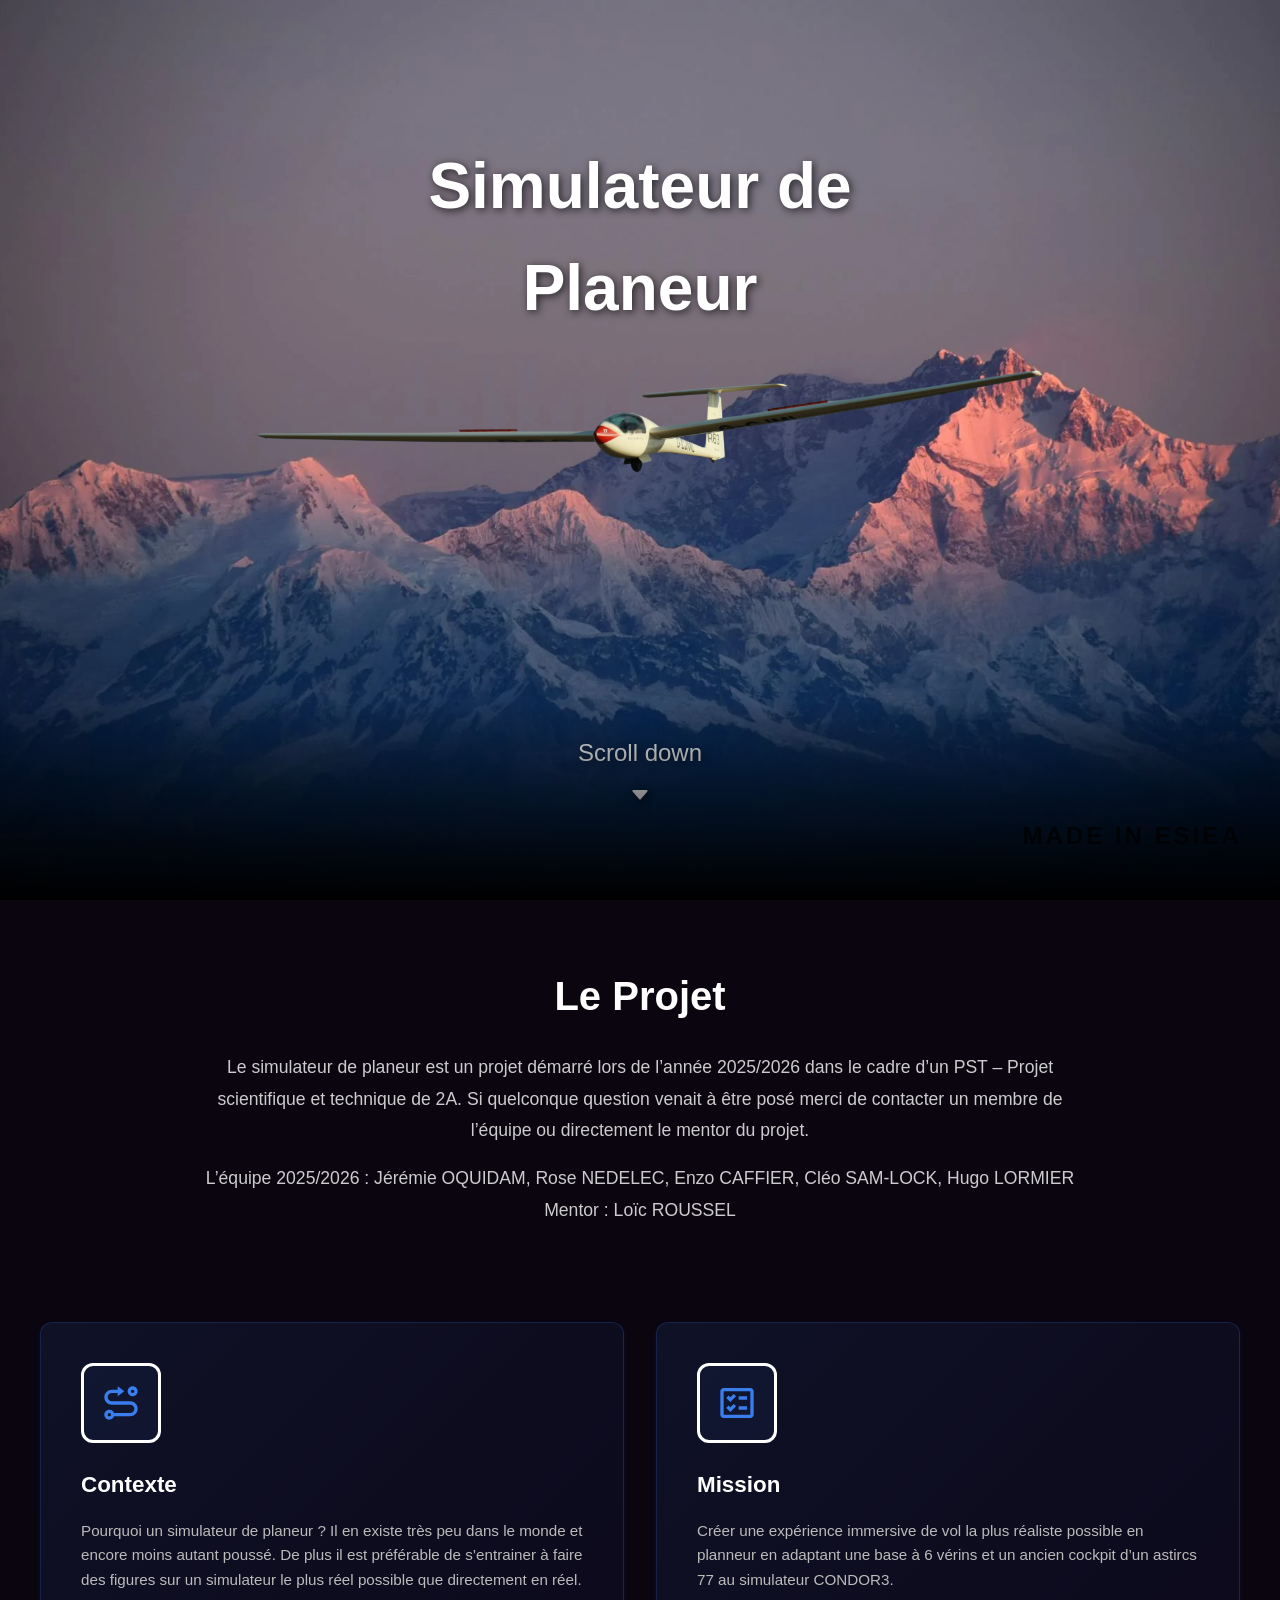
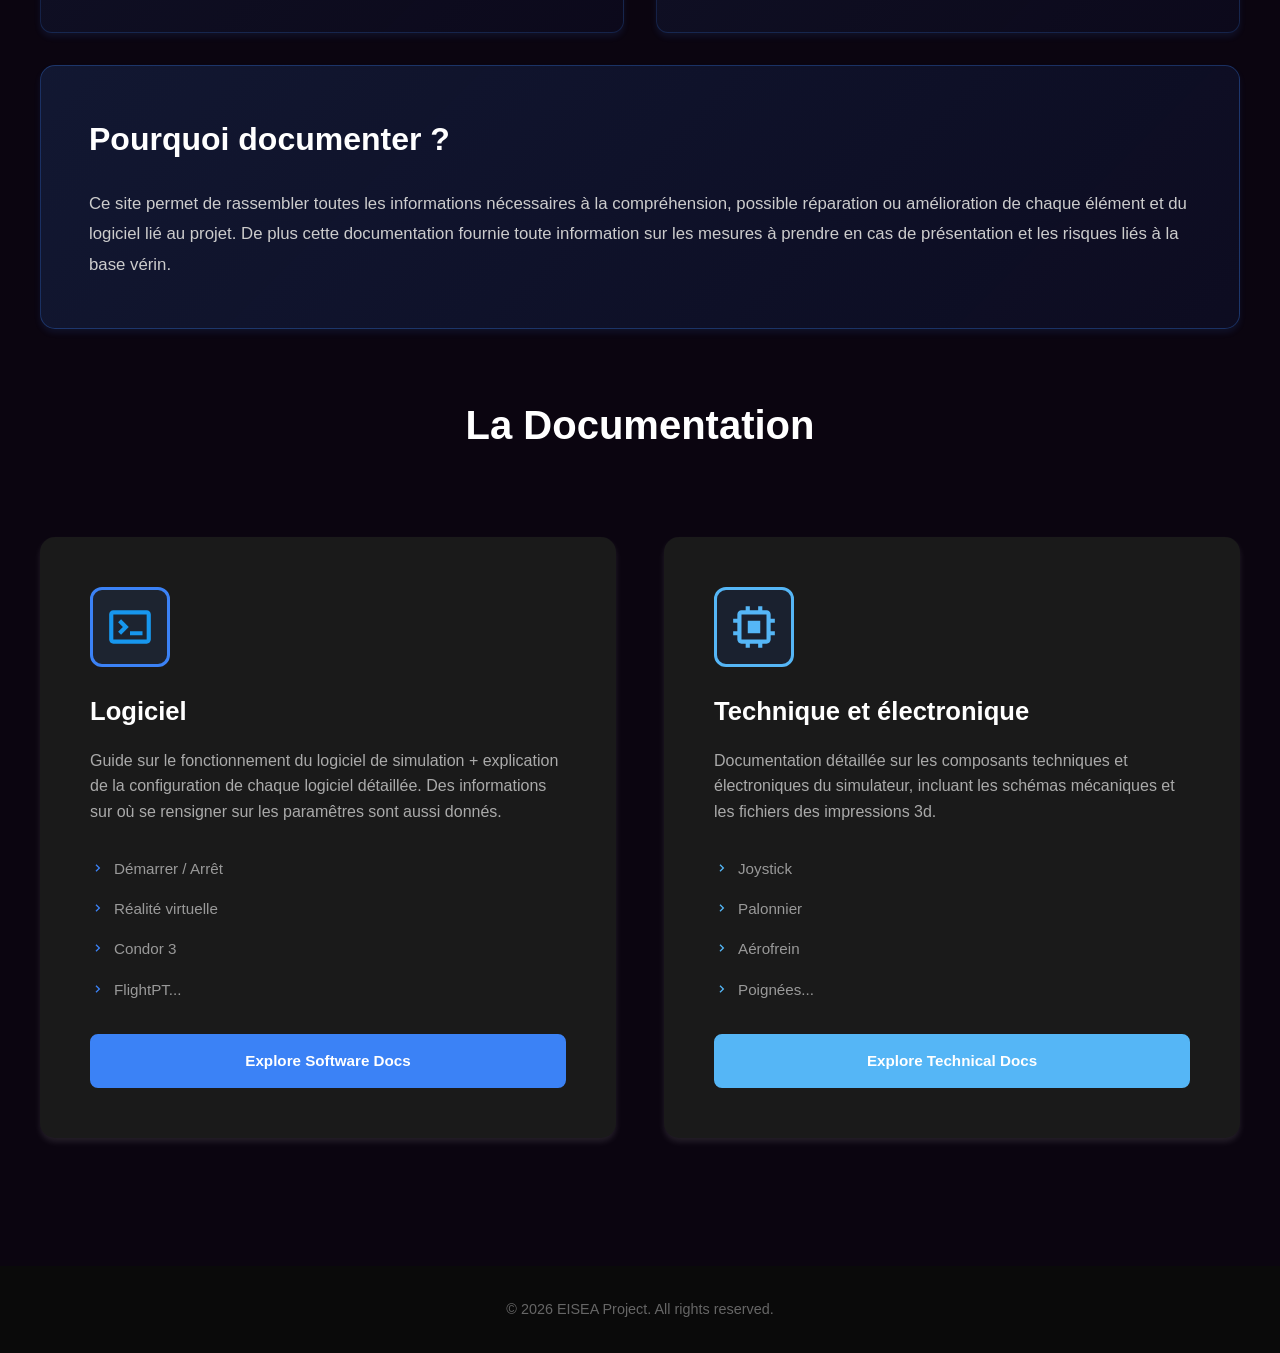
==== index.html @ e1b6bfa8 "Add files via upload" ====
<!DOCTYPE html>
<html lang="en">
<head>
    <meta charset="UTF-8">
    <meta name="viewport" content="width=device-width, initial-scale=1.0">
    <title>Simulateur de Planeur - Documentation</title>
    <link rel="stylesheet" href="style.css">
</head>
<body>
    <!-- Parallax Section -->
    <section class="parallax-container">
        <!-- Background layer - Mountain image (moves slower) -->
        <div class="parallax-layer background" id="background-layer">
            <img src="image\mountain_image.jpg" alt="Mountain background">
        </div>
        
        <!-- Foreground layer - Glider image (moves faster) -->
        <div class="parallax-layer foreground" id="foreground-layer">
            <img src="image\glider_image.png" alt="Glider">
        </div>
        
        <!-- Title overlay -->
        <div class="parallax-title">
            <h1>Simulateur de Planeur</h1>
        </div>
        
        <!-- Scroll indicator at bottom -->
        <div class="parallax-scroll">
            <p>Scroll down</p>
            <img src="image\icon\caret-down.svg" alt="Scroll down" class="scroll-arrow">
        </div>
        
        <!-- Made in ESIEA text -->
        <div class="made-in-esiea">
            <p>MADE IN ESIEA</p>
        </div>
    </section>

    <!-- Main Content Section with Black Background -->
    <section class="main-content">
        <!-- Project Description -->
        <div class="description-section">
            <h2>Le Projet</h2>
            <p>
                Le simulateur de planeur est un projet démarré lors de l’année 2025/2026 dans le cadre d’un PST 
                – Projet scientifique et technique de 2A.
                Si quelconque question venait à être posé merci de contacter un membre de l’équipe ou directement le mentor du projet. 
            </p>
            <p>
                L’équipe 2025/2026 : Jérémie OQUIDAM, Rose NEDELEC, Enzo CAFFIER, Cléo SAM-LOCK, Hugo LORMIER
                Mentor : Loïc ROUSSEL
            </p>
        </div>

        <!-- Context and Mission Section -->
        <div class="info-section">
            <div class="info-container">
                <!-- Context Card -->
                <div class="info-card context-card">
                    <div class="icon-wrapper info-icon context-icon">
                        <img src="image\icon\route.svg" alt="Context Icon" class="info-icon-img">
                    </div>
                    <h3>Contexte</h3>
                    <p>Pourquoi un simulateur de planeur ? Il en existe très peu dans le monde et encore moins autant poussé. De plus il est préférable de s’entrainer à faire des figures sur un simulateur le plus réel possible que directement en réel.</p>
                </div>

                <!-- Mission Card -->
                <div class="info-card mission-card">
                    <div class="icon-wrapper info-icon mission-icon">
                        <img src="image\icon\task.svg" alt="Mission Icon" class="info-icon-img">
                    </div>
                    <h3>Mission</h3>
                    <p>Créer une expérience immersive de vol la plus réaliste possible en planneur en adaptant une base à 6 vérins et un ancien cockpit d’un astircs 77 au simulateur CONDOR3.</p>
                </div>
            </div>
        </div>

        <!-- Documentation Purpose -->
        <div class="documentation-purpose">
            <h2>Pourquoi documenter ?</h2>
            <p>Ce site permet de rassembler toutes les informations nécessaires à la compréhension, possible réparation ou amélioration de chaque élément et du logiciel lié au projet.
                De plus cette documentation fournie toute information sur les mesures à prendre en cas de présentation et les risques liés à la base vérin.</p>
        </div>

        <!-- Documentation Categories -->
        <div class="documentation-section">
            <h2>La Documentation</h2>
            <div class="documentation-container">
                <!-- Software Documentation Card -->
                <div class="doc-card software-card">
                    <div class="icon-wrapper software-icon">
                        <img src="image\icon\terminal.svg" alt="Terminal Icon" class="doc-icon">
                    </div>
                    <h3>Logiciel</h3>
                    <p>Guide sur le fonctionnement du logiciel de simulation + explication de la configuration de chaque logiciel détaillée. Des informations sur où se rensigner sur les paramêtres sont aussi donnés.</p>
                    <ul class="doc-features">
                        <li>Démarrer / Arrêt</li>
                        <li>Réalité virtuelle</li>
                        <li>Condor 3</li>
                        <li>FlightPT...</li>
                    </ul>
                    <a href="software-docs.html" class="explore-btn software-btn">Explore Software Docs</a>
                </div>

                <!-- Electronics Documentation Card -->
                <div class="doc-card electronics-card">
                    <div class="icon-wrapper electronics-icon">
                        <img src="image\icon\chip.svg" alt="Chip Icon" class="doc-icon">
                    </div>
                    <h3>Technique et électronique</h3>
                    <p>Documentation détaillée sur les composants techniques et électroniques du simulateur, incluant les schémas mécaniques et les fichiers des impressions 3d.</p>
                    <ul class="doc-features">
                        <li>Joystick</li>
                        <li>Palonnier</li>
                        <li>Aérofrein</li>
                        <li>Poignées...</li>
                    </ul>
                    <a href="technical-docs.html" class="explore-btn electronics-btn">Explore Technical Docs</a>
                </div>
            </div>
        </div>
    </section>

    <!-- Footer -->
    <footer>
        <p>&copy; 2026 EISEA Project. All rights reserved.</p>
    </footer>

    <!-- JavaScript for Parallax Effect -->
    <script src="script.js"></script>
</body>
</html>
---- style.css ----
/* =================================
   GENERAL STYLES
   ================================= */

/* Reset default margins and padding */
* {
    margin: 0;
    padding: 0;
    box-sizing: border-box;
}

/* Set base font and smooth scrolling */
body {
    font-family: 'Arial', sans-serif;
    line-height: 1.6;
    color: #333;
    overflow-x: hidden; /* Prevent horizontal scroll */
}

/* Smooth scrolling for the entire page */
html {
    scroll-behavior: smooth;
}


/* =================================
   PARALLAX SECTION
   ================================= */

/* Container for the parallax effect */
.parallax-container {
    position: relative;
    width: 100%;
    height: 100vh; /* Full viewport height */
    overflow: hidden;
}

/* Fade overlay at the bottom of parallax section */
.parallax-container::after {
    content: '';
    position: absolute;
    bottom: 0;
    left: 0;
    width: 100%;
    height: 200px; /* Height of the fade effect */
    background: linear-gradient(to bottom, transparent 0%, #000000 100%);
    z-index: 4; /* Above all parallax layers */
    pointer-events: none; /* Allow clicks to pass through */
}

/* Parallax layers - positioned absolutely to overlap */
.parallax-layer {
    position: absolute;
    top: 0;
    left: 0;
    width: 100%;
    height: 100%;
}

/* Background layer styling (mountain image) */
.parallax-layer.background {
    z-index: 1; /* Behind other elements */
}

.parallax-layer.background img {
    width: 100%;
    height: 100%;
    object-fit: cover; /* Cover entire area while maintaining aspect ratio */
    object-position: center;
}

/* Foreground layer styling (glider image) */
.parallax-layer.foreground {
    z-index: 2; /* In front of background */
    display: flex;
    justify-content: center;
    align-items: center;
}

.parallax-layer.foreground img {
    max-width: 80%;
    max-height: 60%;
    object-fit: contain;
}

/* Title at the top of parallax */
.parallax-title {
    position: absolute;
    top: 15%; /* Positioned near the top */
    left: 50%;
    transform: translateX(-50%);
    text-align: center;
    color: white;
    z-index: 3; /* In front of all parallax layers */
    text-shadow: 2px 2px 8px rgba(0, 0, 0, 0.7);
}

.parallax-title h1 {
    font-size: 4rem;
    margin-bottom: 1rem;
    font-weight: bold;
}

/* Scroll text at the bottom of parallax */
.parallax-scroll {
    position: absolute;
    bottom: 10%; /* Positioned near the bottom */
    left: 50%;
    transform: translateX(-50%);
    text-align: center;
    color: white;
    z-index: 3; /* In front of all parallax layers */
    text-shadow: 2px 2px 8px rgba(0, 0, 0, 0.7);
    display: flex;
    flex-direction: column;
    align-items: center;
    gap: 0.5rem;
    transition: opacity 0.3s ease-out; /* Smooth fade transition */
}

.parallax-scroll p {
    font-size: 1.5rem;
    opacity: 0.9;
    margin: 0;
}

/* Scroll arrow animation */
.scroll-arrow {
    width: 30px;
    height: 30px;
    filter: drop-shadow(2px 2px 4px rgba(0, 0, 0, 0.7));
    animation: bounce 2s ease-in-out infinite;
}

/* Bounce animation keyframes */
@keyframes bounce {
    0%, 100% {
        transform: translateY(0);
    }
    50% {
        transform: translateY(-10px);
    }
}

/* Made in ESIEA text at bottom right */
.made-in-esiea {
    position: absolute;
    bottom: 5%; /* Positioned at bottom */
    right: 3%; /* Positioned at right */
    text-align: right;
    color: #000000; /* Black color to blend with fade */
    z-index: 5; /* Above the fade overlay */
    text-shadow: none; /* No shadow needed */
}

.made-in-esiea p {
    font-size: 1.5rem; /* Bigger font size */
    font-weight: bold;
    letter-spacing: 3px;
    opacity: 0.7;
    margin: 0;
}


/* =================================
   MAIN CONTENT SECTION
   ================================= */

/* Black background section */
.main-content {
    background-color: #0B0510;
    color: #ffffff;
    padding: 4rem 2rem;
}

/* Description section styling */
.description-section {
    max-width: 900px;
    margin: 0 auto 4rem auto;
    text-align: center;
}

.description-section h2 {
    font-size: 2.5rem;
    margin-bottom: 1.5rem;
    color: #ffffff;
}

.description-section p {
    font-size: 1.1rem;
    line-height: 1.8;
    margin-bottom: 1rem;
    color: #cccccc;
}

/* =================================
   INFO SECTION (Context & Mission)
   ================================= */

.info-container {
    max-width: 1200px;
    margin: 0 auto;
    display: grid;
    grid-template-columns: repeat(auto-fit, minmax(350px, 1fr));
    gap: 2rem;
    padding: 2rem 0;
}

/* Info card styling */
.info-card {
    background: linear-gradient(135deg, rgba(59, 130, 246, 0.1) 0%, rgba(37, 99, 235, 0.05) 100%);
    border-radius: 12px;
    padding: 2.5rem;
    display: flex;
    flex-direction: column;
    transition: transform 0.3s ease, box-shadow 0.3s ease;
    box-shadow: 0 4px 6px rgba(59, 130, 246, 0.1);
    border: 1px solid rgba(59, 130, 246, 0.2);
}

.info-card:hover {
    transform: translateY(-5px);
    box-shadow: 0 8px 15px rgba(59, 130, 246, 0.2);
}

/* Info icon wrapper */
.info-icon {
    width: 70px;
    height: 70px;
    margin-bottom: 1.5rem;
    border: 2px solid rgba(59, 130, 246, 0.3);
    background-color: rgba(59, 130, 246, 0.05);
}

.context-icon {
    border-color: rgba(59, 130, 246, 0.4);
}

.mission-icon {
    border-color: rgba(59, 130, 246, 0.4);
}

/* Info icon image */
.info-icon-img {
    width: 40px;
    height: 40px;
    object-fit: contain;
}

/* Info card title */
.info-card h3 {
    font-size: 1.4rem;
    color: #ffffff;
    margin-bottom: 1rem;
    margin-top: 0;
}

/* Info card description */
.info-card p {
    font-size: 0.95rem;
    color: #bbbbbb;
    line-height: 1.6;
    margin: 0;
}

/* =================================
   DOCUMENTATION PURPOSE
   ================================= */

.documentation-purpose {
    max-width: 1200px;
    margin: 0 auto 4rem auto;
    background: linear-gradient(135deg, rgba(59, 130, 246, 0.15) 0%, rgba(37, 99, 235, 0.08) 100%);
    border-radius: 15px;
    padding: 3rem;
    border: 1px solid rgba(59, 130, 246, 0.3);
    box-shadow: 0 4px 6px rgba(59, 130, 246, 0.1);
}

.documentation-purpose h2 {
    font-size: 2rem;
    color: #ffffff;
    margin-bottom: 1.5rem;
    margin-top: 0;
}

.documentation-purpose p {
    font-size: 1.05rem;
    color: #cccccc;
    line-height: 1.8;
    margin: 0;
}


/* =================================
   DOCUMENTATION SECTION
   ================================= */

/* Section title */
.documentation-section {
    margin-bottom: 2rem;
}

.documentation-section h2 {
    font-size: 2.5rem;
    margin-bottom: 3rem;
    text-align: center;
    color: #ffffff;
}

/* Container for documentation cards */
.documentation-container {
    max-width: 1200px;
    margin: 0 auto;
    display: grid;
    grid-template-columns: repeat(auto-fit, minmax(400px, 1fr));
    gap: 3rem;
    padding: 2rem 0;
}

/* Documentation card styling */
.doc-card {
    background-color: #1a1a1a;
    border-radius: 15px;
    padding: 3rem;
    display: flex;
    flex-direction: column;
    transition: transform 0.3s ease, box-shadow 0.3s ease, border 0.3s ease;
    box-shadow: 0 4px 6px rgba(255, 255, 255, 0.1);
    border: 2px solid transparent;
}

.doc-card:hover {
    transform: translateY(-8px);
    box-shadow: 0 8px 12px rgba(255, 255, 255, 0.2);
}

/* Software card hover - light blue border */
.software-card:hover {
    border-color: #3b82f6;
    box-shadow: 0 8px 20px rgba(59, 130, 246, 0.3);
}

/* Electronics card hover - dark blue border */
.electronics-card:hover {
    border-color: #55b6f6;
    box-shadow: 0 8px 20px rgba(37, 99, 235, 0.3);
}

/* Icon wrapper with border and rounded corners */
.icon-wrapper {
    width: 80px;
    height: 80px;
    display: flex;
    align-items: center;
    justify-content: center;
    border-radius: 12px;
    margin-bottom: 1.5rem;
    border: 3px solid;
}

/* Software card icon - light blue */
.software-icon {
    background-color: rgba(59, 130, 246, 0.1);
    border-color: #3b82f6;
}

/* Electronics card icon - dark blue */
.electronics-icon {
    background-color: rgba(37, 99, 235, 0.1);
    border-color: #55b6f6;
}

/* Icon image styling */
.doc-icon {
    width: 50px;
    height: 50px;
    object-fit: contain;
}

/* Card title */
.doc-card h3 {
    font-size: 1.6rem;
    color: #ffffff;
    margin-bottom: 1rem;
    margin-top: 0;
}

/* Card description */
.doc-card p {
    font-size: 1rem;
    color: #aaaaaa;
    line-height: 1.6;
    margin-bottom: 1.5rem;
    flex-grow: 1;
}

/* Feature list */
.doc-features {
    list-style: none;
    margin-bottom: 1.5rem;
}

.doc-features li {
    color: #999999;
    font-size: 0.95rem;
    padding: 0.5rem 0;
    padding-left: 1.5rem;
    position: relative;
}

/* Software card chevron */
.software-card .doc-features li::before {
    content: '';
    position: absolute;
    left: 0;
    top: 11px;
    width: 16px;
    height: 16px;
    background-image: url('image/icon/chevron-soft.svg');
    background-size: contain;
    background-repeat: no-repeat;
    background-position: center;
}

/* Electronics card chevron */
.electronics-card .doc-features li::before {
    content: '';
    position: absolute;
    left: 0;
    top: 11px;
    width: 16px;
    height: 16px;
    background-image: url('image/icon/chevron-elec.svg');
    background-size: contain;
    background-repeat: no-repeat;
    background-position: center;
}

/* Explore button */
.explore-btn {
    display: inline-block;
    padding: 0.8rem 1.5rem;
    border-radius: 8px;
    text-decoration: none;
    font-weight: 600;
    font-size: 0.95rem;
    transition: all 0.3s ease;
    border: 2px solid;
    text-align: center;
}

/* Software button - light blue */
.software-btn {
    background-color: #3b82f6;
    border-color: #3b82f6;
    color: #ffffff;
}

.software-btn:hover {
    background-color: #2563eb;
    border-color: #2563eb;
    box-shadow: 0 4px 12px rgba(59, 130, 246, 0.4);
}

/* Electronics button - dark blue */
.electronics-btn {
    background-color: #55b6f6;
    border-color: #55b6f6;
    color: #ffffff;
}

.electronics-btn:hover {
    background-color: #2563eb;
    border-color: #2563eb;
    box-shadow: 0 4px 12px rgba(37, 99, 235, 0.4);
}


/* =================================
   FOOTER
   ================================= */

footer {
    background-color: #0a0a0a;
    color: #666666;
    text-align: center;
    padding: 2rem;
    font-size: 0.9rem;
}


/* =================================
   RESPONSIVE DESIGN
   ================================= */

/* Tablets and smaller screens */
@media (max-width: 768px) {
    .parallax-title h1 {
        font-size: 2.5rem;
    }
    
    .parallax-scroll p {
        font-size: 1.2rem;
    }
    
    .scroll-arrow {
        width: 25px;
        height: 25px;
    }
    
    .made-in-esiea p {
        font-size: 1.2rem;
    }
    
    .description-section h2 {
        font-size: 2rem;
    }
    
    .documentation-section h2 {
        font-size: 2rem;
    }
    
    .documentation-purpose {
        padding: 2rem;
    }
    
    .documentation-purpose h2 {
        font-size: 1.6rem;
    }
    
    .documentation-container {
        grid-template-columns: 1fr;
        gap: 2rem;
    }
    
    .info-container {
        grid-template-columns: 1fr;
        gap: 1.5rem;
    }
    
    .doc-card {
        padding: 2rem;
    }
    
    .doc-card h3 {
        font-size: 1.4rem;
    }
}

/* Mobile phones */
@media (max-width: 480px) {
    .parallax-title h1 {
        font-size: 2rem;
    }
    
    .parallax-scroll p {
        font-size: 1rem;
    }
    
    .scroll-arrow {
        width: 20px;
        height: 20px;
    }
    
    .made-in-esiea p {
        font-size: 1rem;
    }
    
    .main-content {
        padding: 2rem 1rem;
    }
    
    .description-section h2 {
        font-size: 1.5rem;
    }
    
    .description-section p {
        font-size: 1rem;
    }
    
    .documentation-purpose {
        padding: 1.5rem;
        margin: 1.5rem auto 3rem auto;
    }
    
    .documentation-purpose h2 {
        font-size: 1.3rem;
    }
    
    .documentation-purpose p {
        font-size: 0.95rem;
    }
    
    .documentation-section h2 {
        font-size: 1.5rem;
    }
    
    .info-container {
        grid-template-columns: 1fr;
        gap: 1.5rem;
    }
    
    .info-card {
        padding: 1.5rem;
    }
    
    .info-card h3 {
        font-size: 1.2rem;
    }
    
    .doc-card {
        padding: 1.5rem;
    }
    
    .doc-card h3 {
        font-size: 1.2rem;
    }
    
    .icon-wrapper {
        width: 70px;
        height: 70px;
    }
    
    .doc-icon {
        width: 45px;
        height: 45px;
    }
}
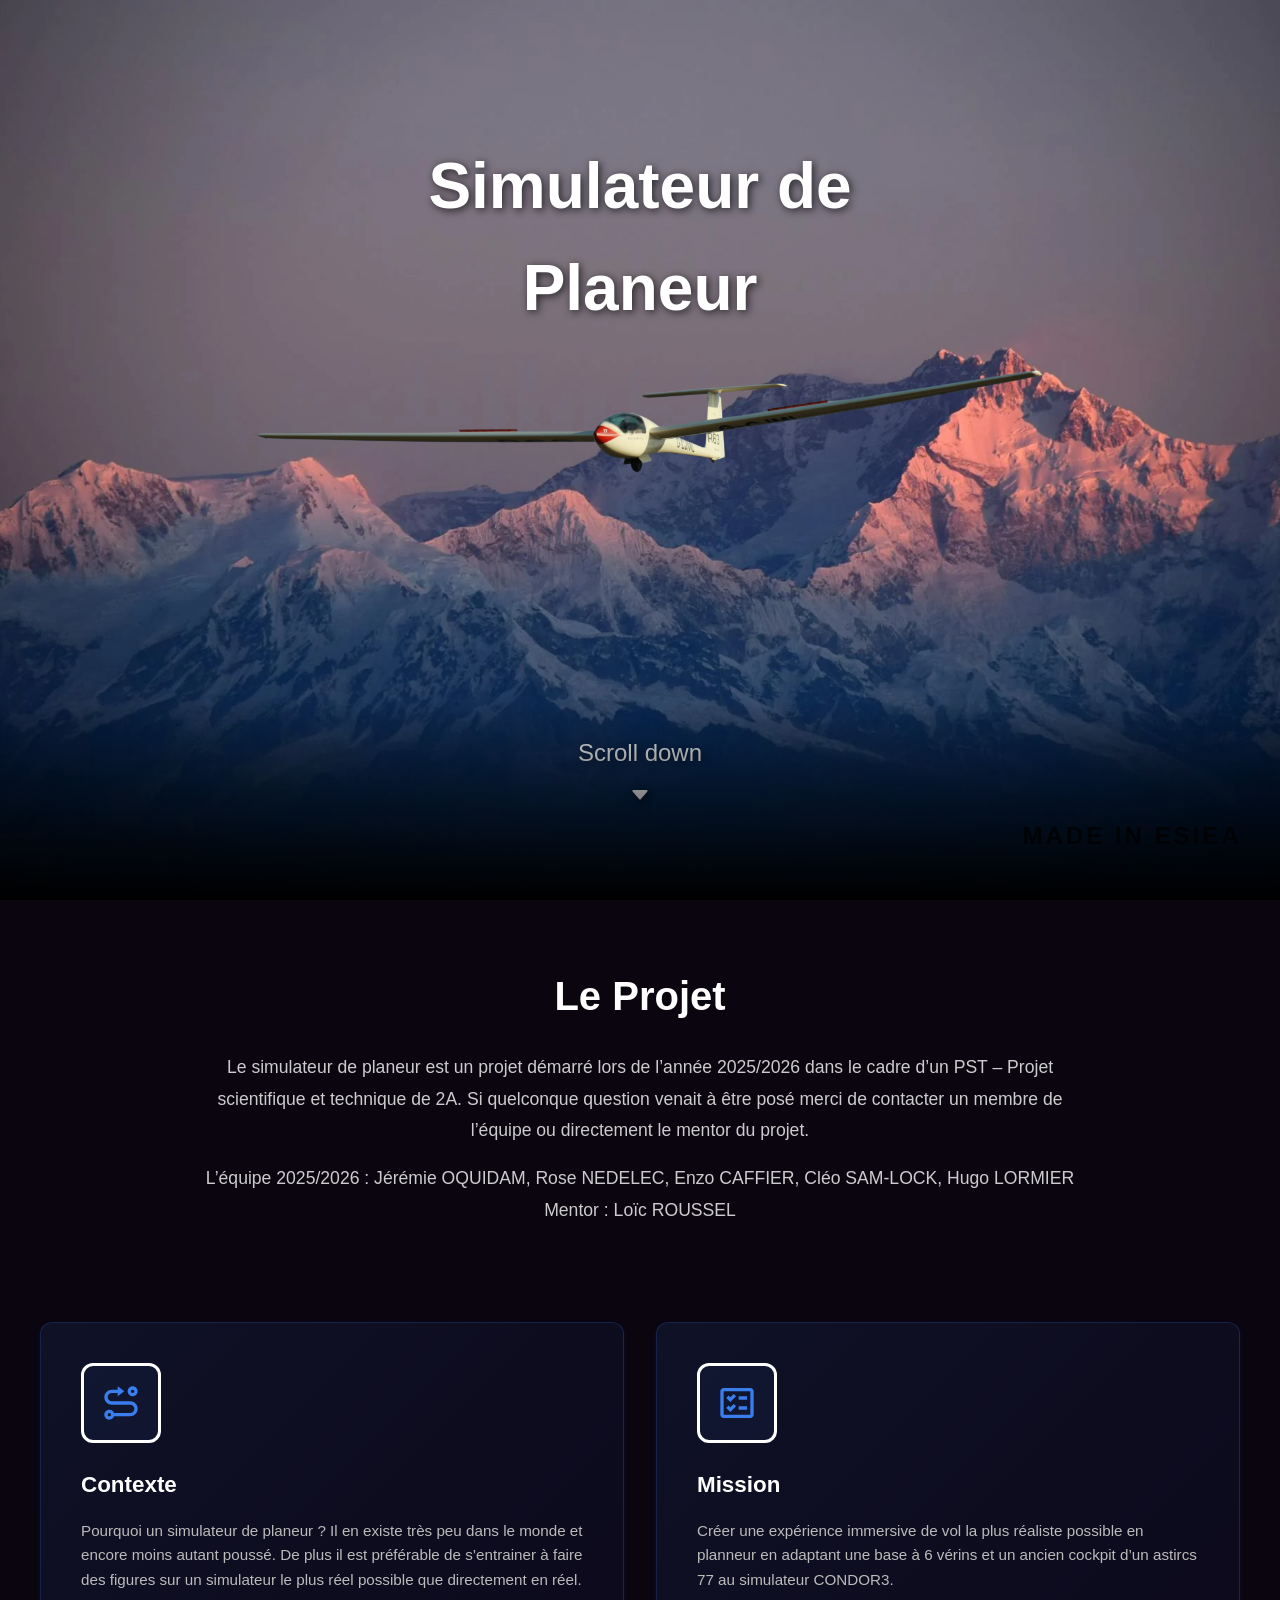
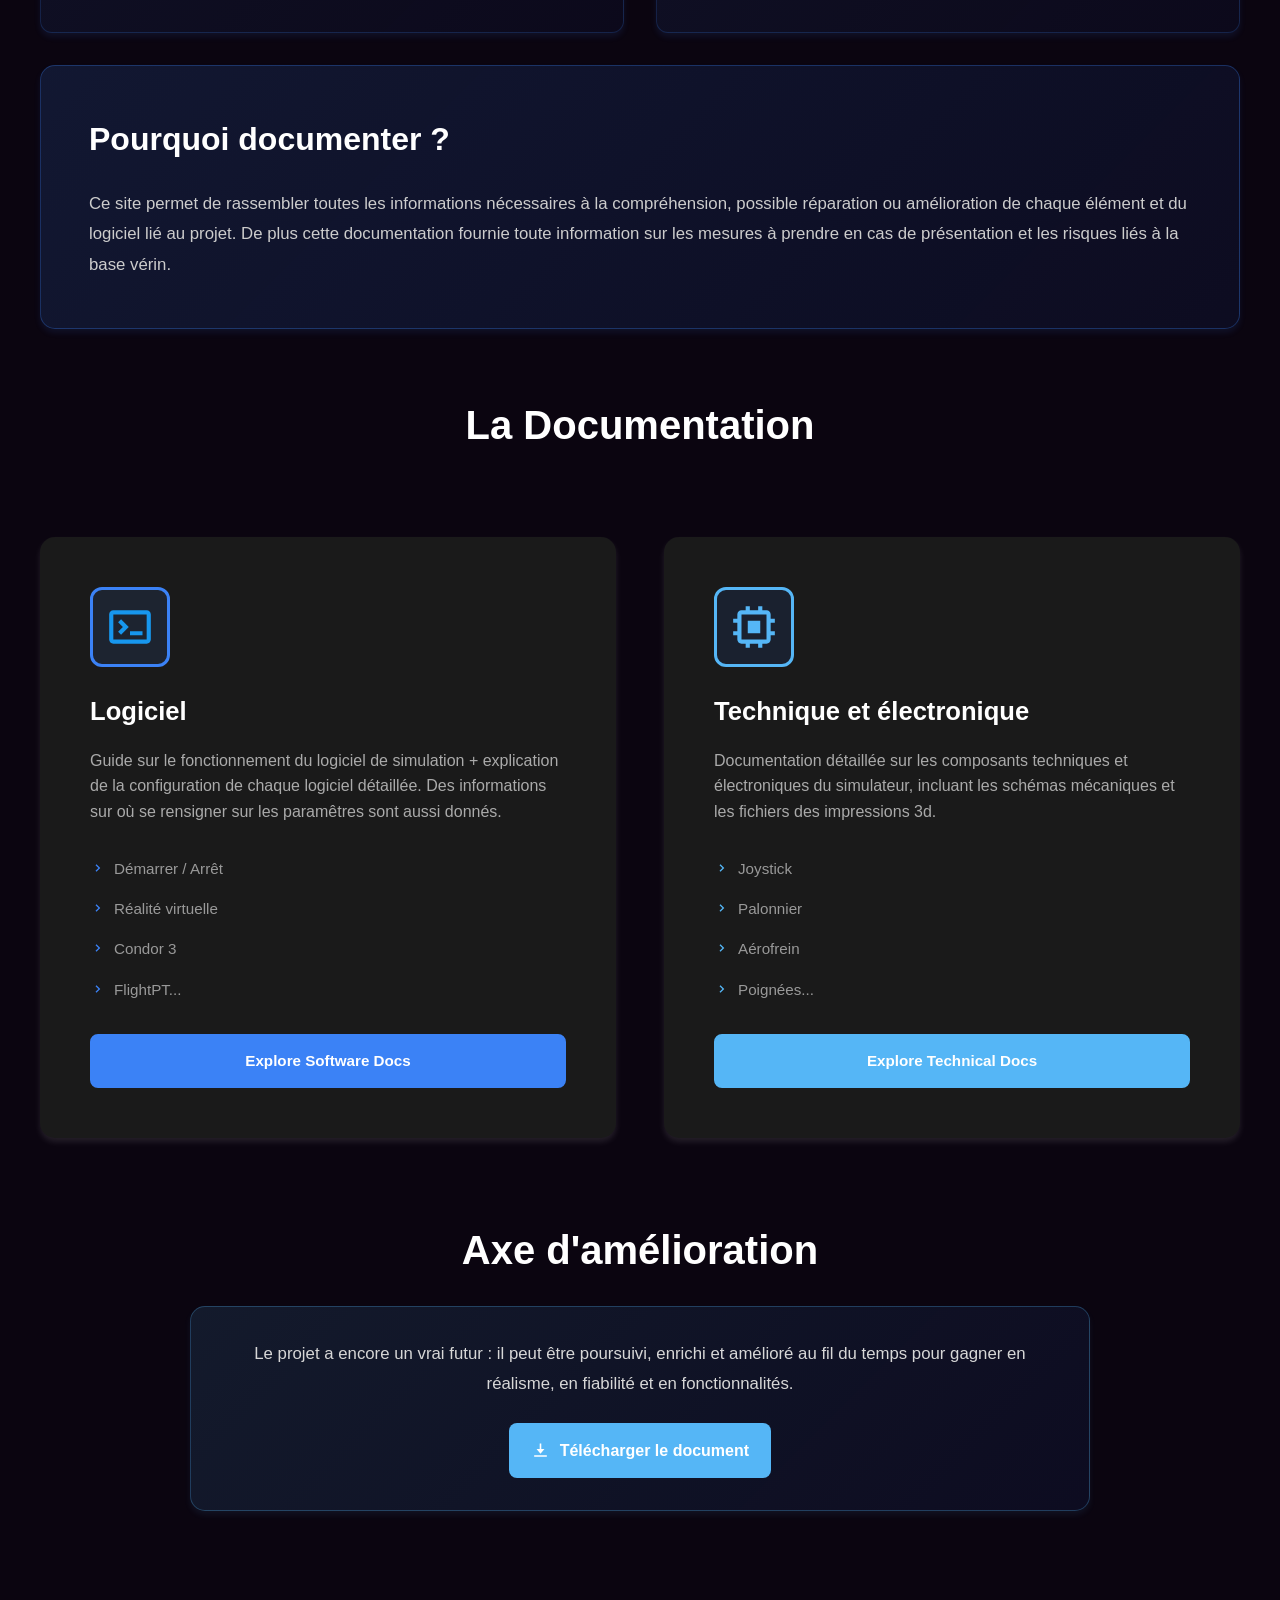
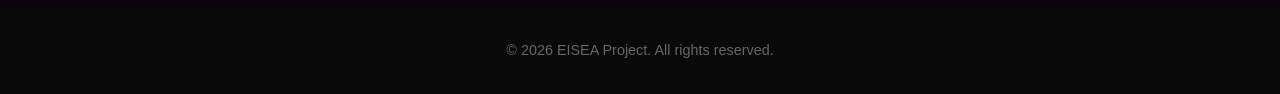
==== commit 1021ce9e: "Add files via upload" ====
--- a/index.html
+++ b/index.html
@@ -119,6 +119,21 @@
                 </div>
             </div>
         </div>
+
+        <!-- Improvement Section -->
+        <div class="improvement-section">
+            <h2>Axe d'amélioration</h2>
+            <div class="improvement-card">
+                <p>
+                    Le projet a encore un vrai futur : il peut être poursuivi, enrichi et amélioré au fil du temps
+                    pour gagner en réalisme, en fiabilité et en fonctionnalités.
+                </p>
+                <a href="pdf/AxeAmelioration.pdf" download class="improvement-download-btn" target="_blank">
+                    <img src="image/icon/download.svg" alt="" aria-hidden="true" class="improvement-download-icon">
+                    Télécharger le document
+                </a>
+            </div>
+        </div>
     </section>
 
     <!-- Footer -->
--- a/style.css
+++ b/style.css
@@ -476,6 +476,67 @@
     box-shadow: 0 4px 12px rgba(37, 99, 235, 0.4);
 }
 
+/* =================================
+   IMPROVEMENT SECTION
+   ================================= */
+
+.improvement-section {
+    max-width: 1200px;
+    margin: 0 auto 2rem auto;
+    padding-top: 1rem;
+}
+
+.improvement-section h2 {
+    font-size: 2.5rem;
+    margin-bottom: 1.5rem;
+    text-align: center;
+    color: #ffffff;
+}
+
+.improvement-card {
+    max-width: 900px;
+    margin: 0 auto;
+    background: linear-gradient(135deg, rgba(85, 182, 246, 0.12) 0%, rgba(37, 99, 235, 0.08) 100%);
+    border: 1px solid rgba(85, 182, 246, 0.28);
+    border-radius: 15px;
+    padding: 2rem 2.25rem;
+    text-align: center;
+    box-shadow: 0 4px 6px rgba(85, 182, 246, 0.08);
+}
+
+.improvement-card p {
+    font-size: 1.05rem;
+    color: #d7d7d7;
+    line-height: 1.8;
+    margin-bottom: 1.5rem;
+}
+
+.improvement-download-btn {
+    display: inline-flex;
+    align-items: center;
+    gap: 0.6rem;
+    padding: 0.9rem 1.4rem;
+    border-radius: 8px;
+    background-color: #55b6f6;
+    color: #ffffff;
+    text-decoration: none;
+    font-weight: 700;
+    transition: all 0.3s ease;
+}
+
+.improvement-download-btn:hover {
+    background-color: #3a9fe0;
+    transform: translateY(-2px);
+    box-shadow: 0 4px 12px rgba(85, 182, 246, 0.35);
+}
+
+.improvement-download-icon {
+    width: 1.2rem;
+    height: 1.2rem;
+    flex: 0 0 auto;
+    display: block;
+}
+
 
 /* =================================
    FOOTER
@@ -520,6 +581,14 @@
     .documentation-section h2 {
         font-size: 2rem;
     }
+
+    .improvement-section h2 {
+        font-size: 2rem;
+    }
+
+    .improvement-card {
+        padding: 1.5rem;
+    }
     
     .documentation-purpose {
         padding: 2rem;
@@ -595,6 +664,18 @@
     .documentation-section h2 {
         font-size: 1.5rem;
     }
+
+    .improvement-section h2 {
+        font-size: 1.5rem;
+    }
+
+    .improvement-card {
+        padding: 1.25rem;
+    }
+
+    .improvement-card p {
+        font-size: 0.95rem;
+    }
     
     .info-container {
         grid-template-columns: 1fr;
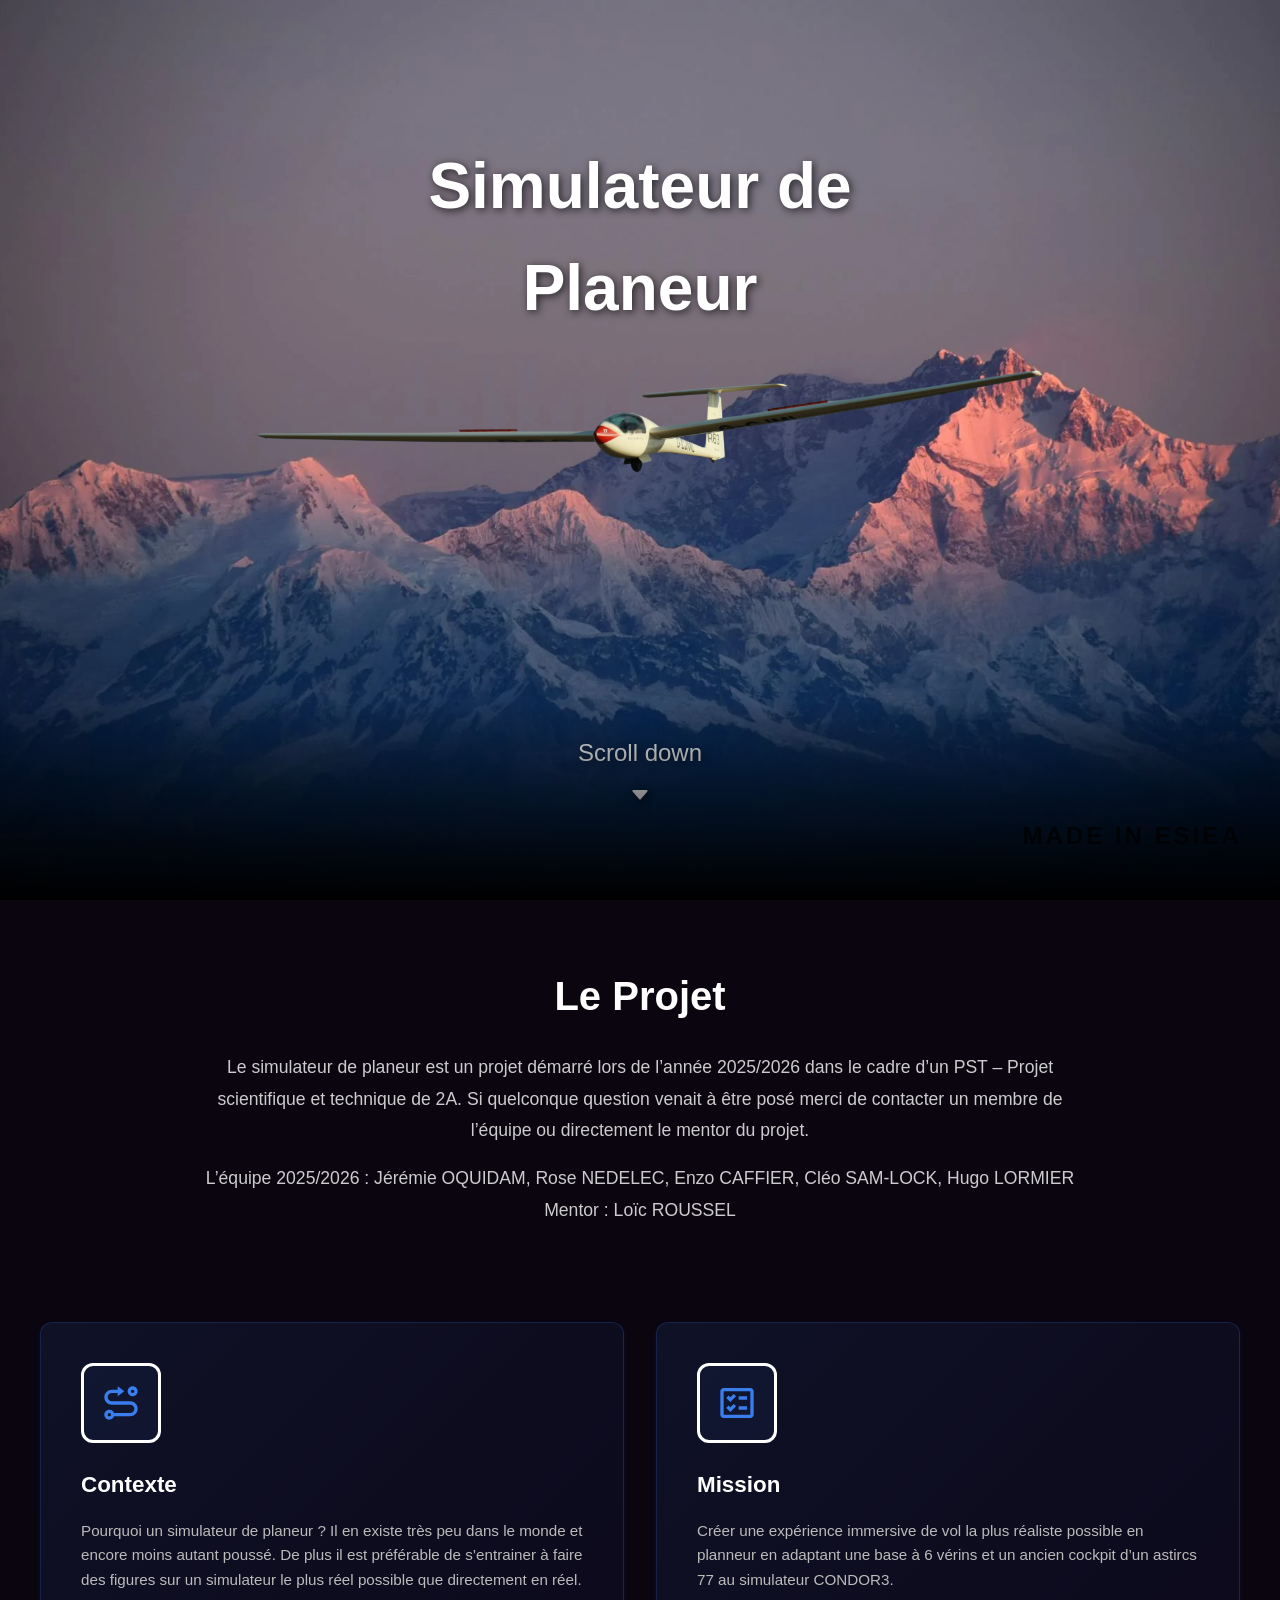
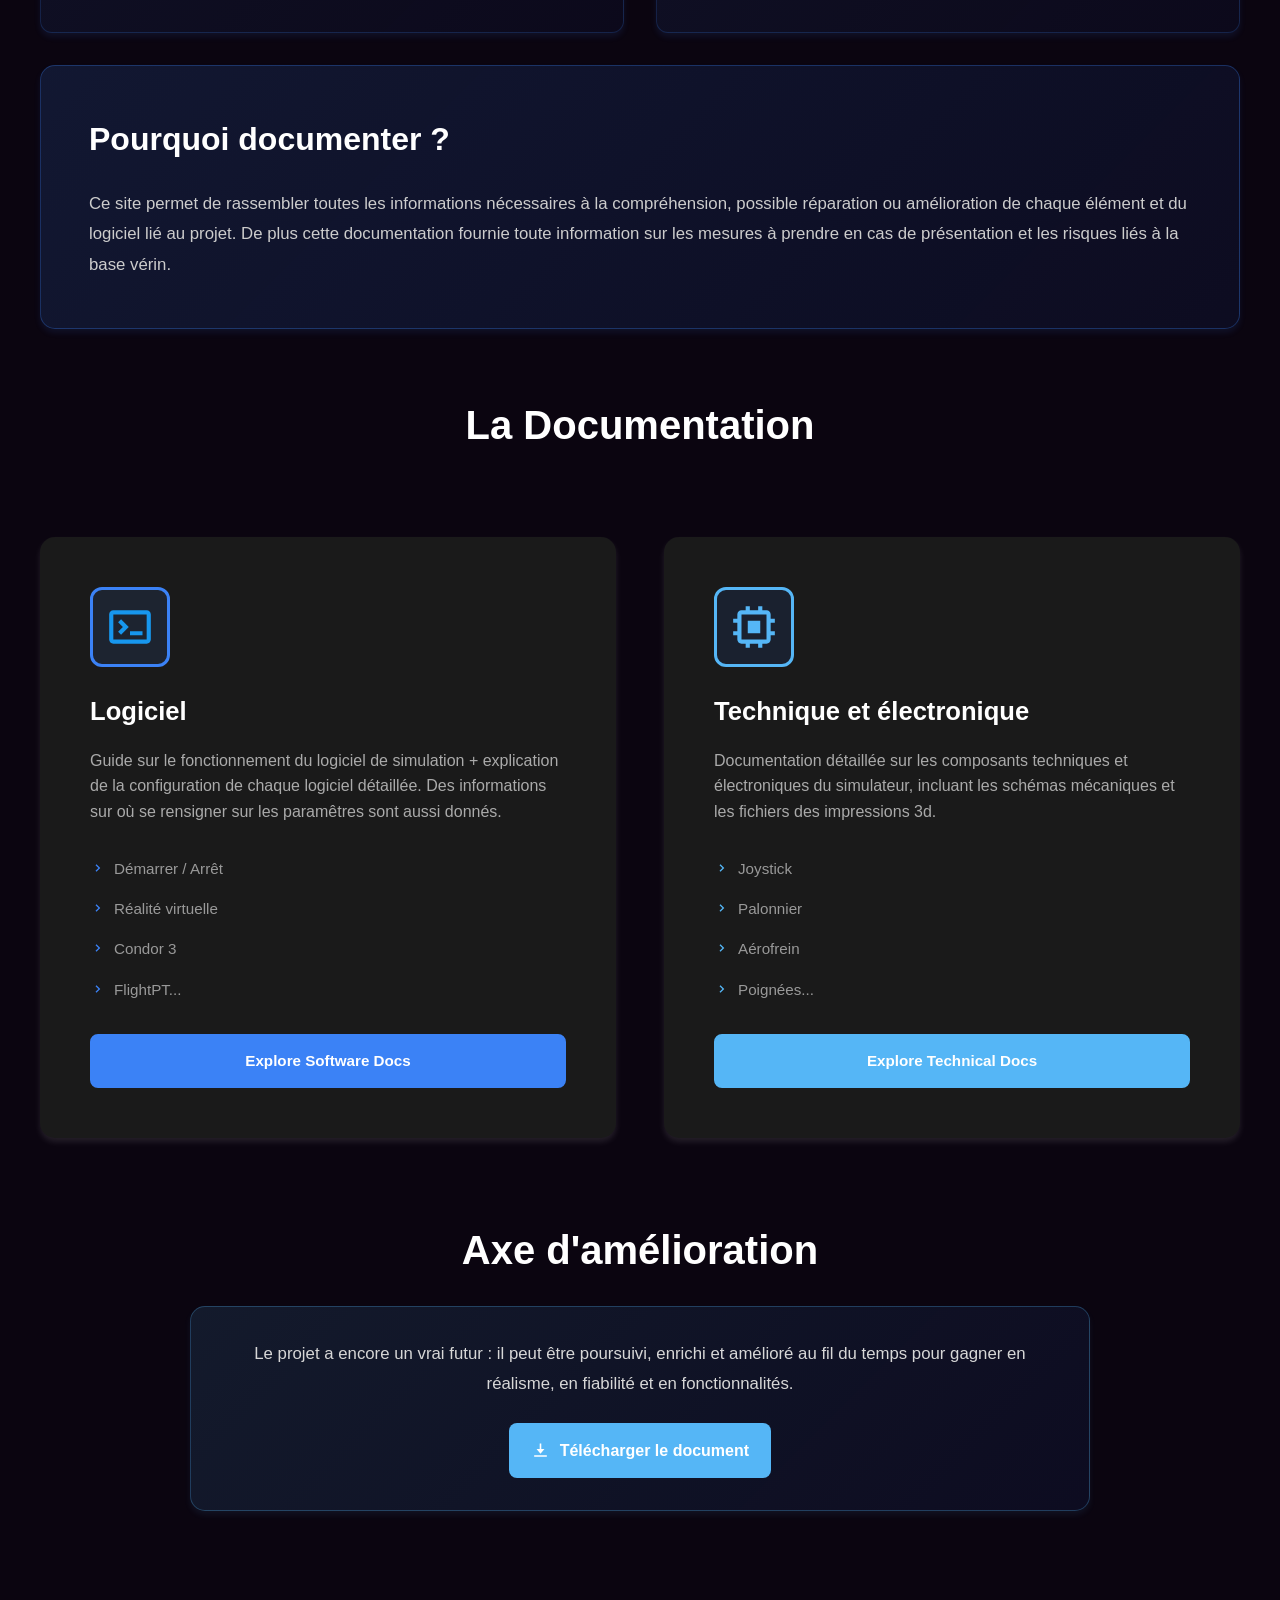
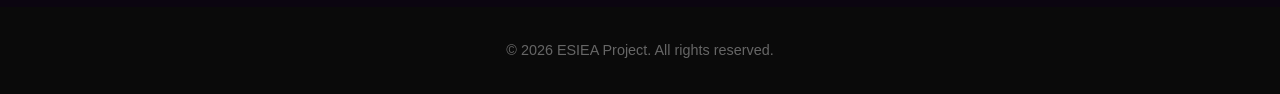
==== commit 8fd87ae9: "Add files via upload" ====
--- a/index.html
+++ b/index.html
@@ -138,7 +138,7 @@
 
     <!-- Footer -->
     <footer>
-        <p>&copy; 2026 EISEA Project. All rights reserved.</p>
+        <p>&copy; 2026 ESIEA Project. All rights reserved.</p>
     </footer>
 
     <!-- JavaScript for Parallax Effect -->
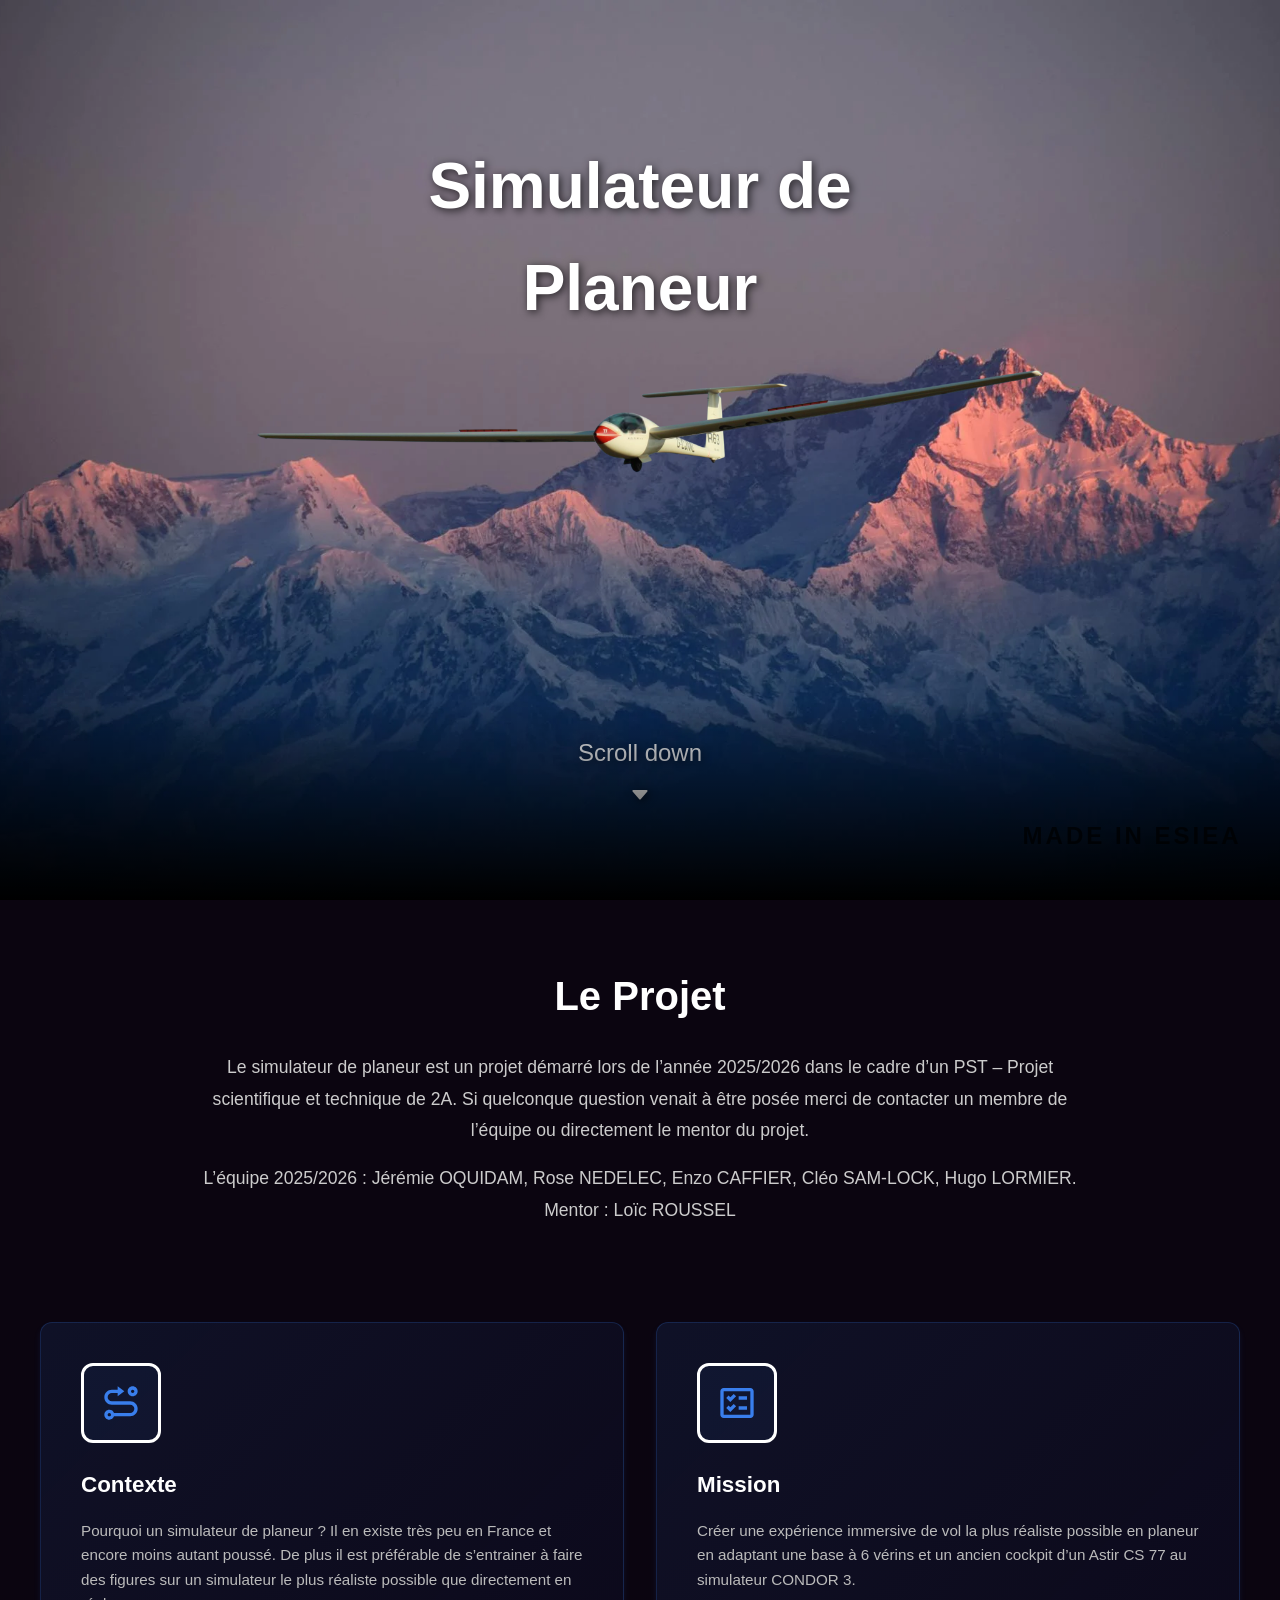
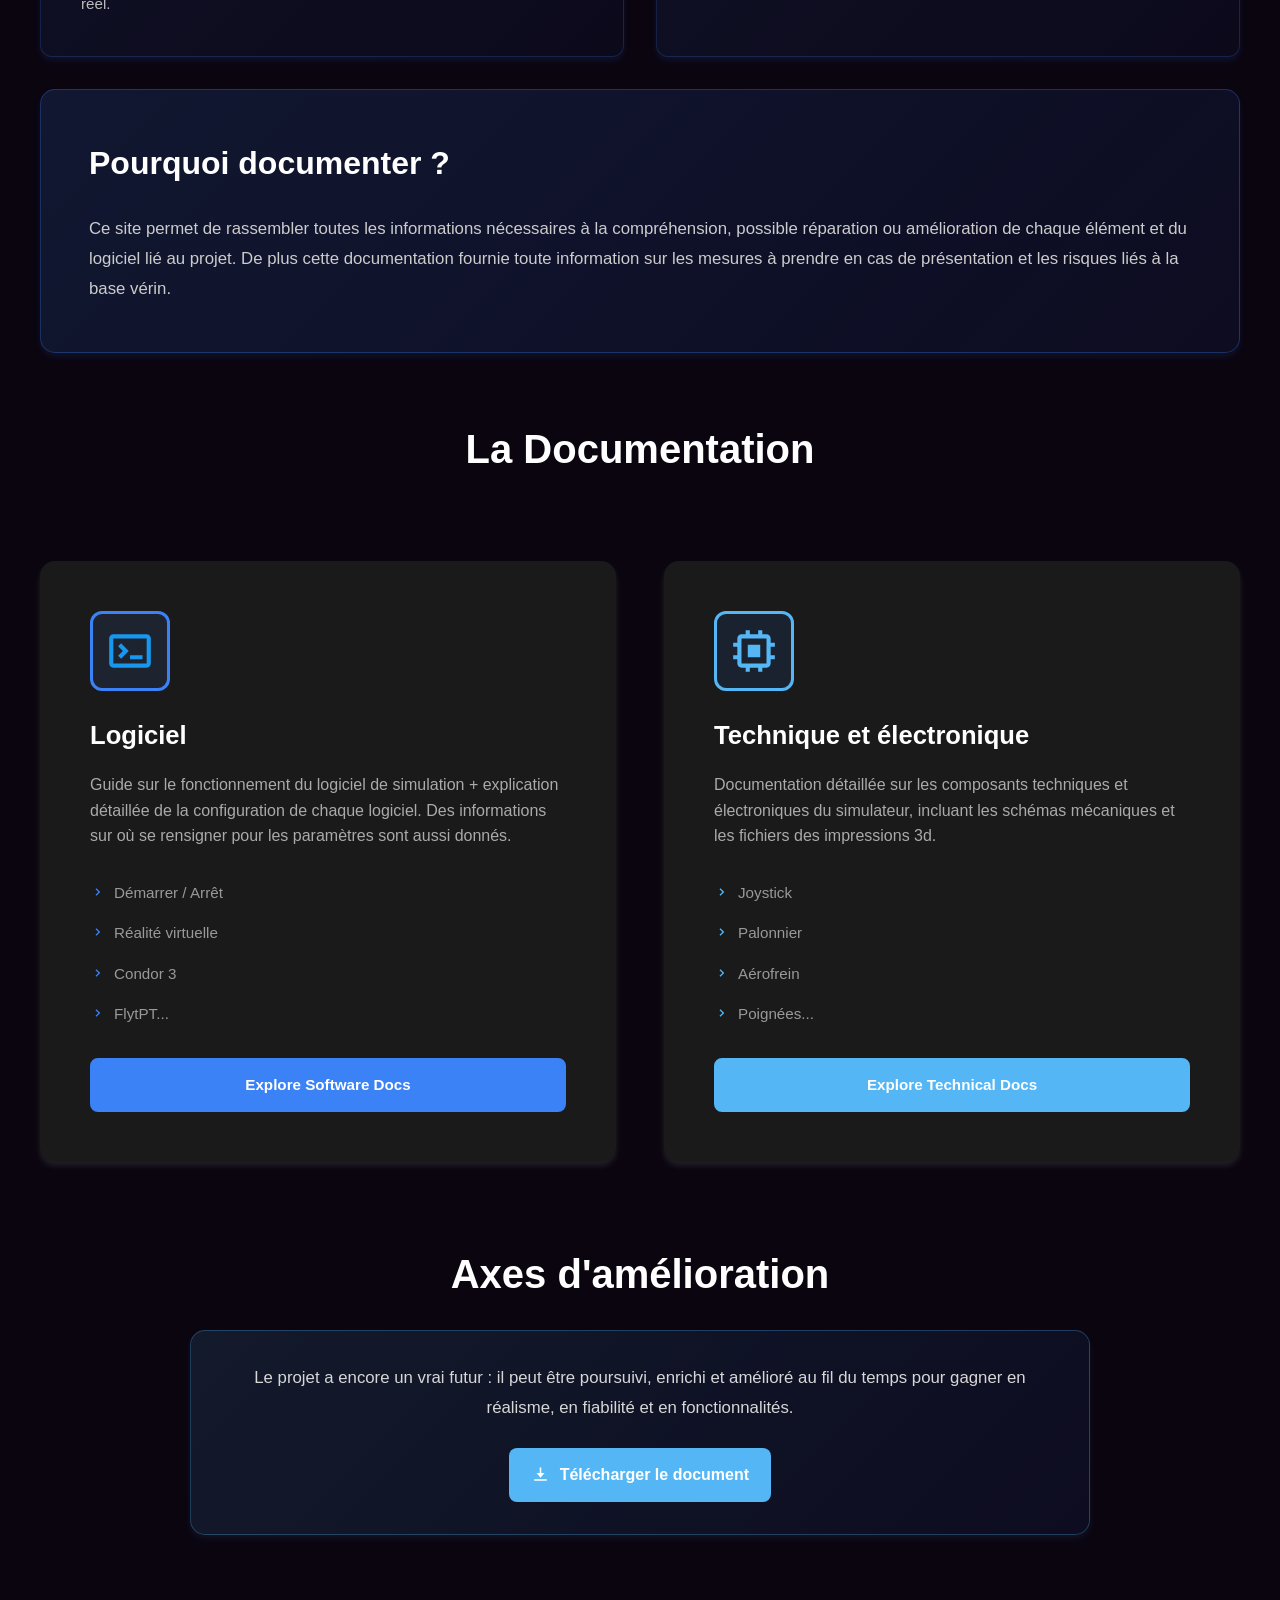
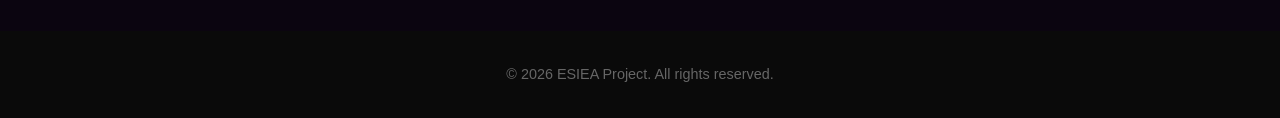
==== commit 84efd974: "Add files via upload" ====
--- a/index.html
+++ b/index.html
@@ -44,10 +44,10 @@
             <p>
                 Le simulateur de planeur est un projet démarré lors de l’année 2025/2026 dans le cadre d’un PST 
                 – Projet scientifique et technique de 2A.
-                Si quelconque question venait à être posé merci de contacter un membre de l’équipe ou directement le mentor du projet. 
+                Si quelconque question venait à être posée merci de contacter un membre de l’équipe ou directement le mentor du projet. 
             </p>
             <p>
-                L’équipe 2025/2026 : Jérémie OQUIDAM, Rose NEDELEC, Enzo CAFFIER, Cléo SAM-LOCK, Hugo LORMIER
+                L’équipe 2025/2026 : Jérémie OQUIDAM, Rose NEDELEC, Enzo CAFFIER, Cléo SAM-LOCK, Hugo LORMIER.
                 Mentor : Loïc ROUSSEL
             </p>
         </div>
@@ -61,7 +61,7 @@
                         <img src="image\icon\route.svg" alt="Context Icon" class="info-icon-img">
                     </div>
                     <h3>Contexte</h3>
-                    <p>Pourquoi un simulateur de planeur ? Il en existe très peu dans le monde et encore moins autant poussé. De plus il est préférable de s’entrainer à faire des figures sur un simulateur le plus réel possible que directement en réel.</p>
+                    <p>Pourquoi un simulateur de planeur ? Il en existe très peu en France et encore moins autant poussé. De plus il est préférable de s’entrainer à faire des figures sur un simulateur le plus réaliste possible que directement en réel.</p>
                 </div>
 
                 <!-- Mission Card -->
@@ -70,7 +70,7 @@
                         <img src="image\icon\task.svg" alt="Mission Icon" class="info-icon-img">
                     </div>
                     <h3>Mission</h3>
-                    <p>Créer une expérience immersive de vol la plus réaliste possible en planneur en adaptant une base à 6 vérins et un ancien cockpit d’un astircs 77 au simulateur CONDOR3.</p>
+                    <p>Créer une expérience immersive de vol la plus réaliste possible en planeur en adaptant une base à 6 vérins et un ancien cockpit d’un Astir CS 77 au simulateur CONDOR 3.</p>
                 </div>
             </div>
         </div>
@@ -92,12 +92,12 @@
                         <img src="image\icon\terminal.svg" alt="Terminal Icon" class="doc-icon">
                     </div>
                     <h3>Logiciel</h3>
-                    <p>Guide sur le fonctionnement du logiciel de simulation + explication de la configuration de chaque logiciel détaillée. Des informations sur où se rensigner sur les paramêtres sont aussi donnés.</p>
+                    <p>Guide sur le fonctionnement du logiciel de simulation + explication détaillée de la configuration de chaque logiciel. Des informations sur où se rensigner pour les paramètres sont aussi donnés.</p>
                     <ul class="doc-features">
                         <li>Démarrer / Arrêt</li>
                         <li>Réalité virtuelle</li>
                         <li>Condor 3</li>
-                        <li>FlightPT...</li>
+                        <li>FlytPT...</li>
                     </ul>
                     <a href="software-docs.html" class="explore-btn software-btn">Explore Software Docs</a>
                 </div>
@@ -122,7 +122,7 @@
 
         <!-- Improvement Section -->
         <div class="improvement-section">
-            <h2>Axe d'amélioration</h2>
+            <h2>Axes d'amélioration</h2>
             <div class="improvement-card">
                 <p>
                     Le projet a encore un vrai futur : il peut être poursuivi, enrichi et amélioré au fil du temps
